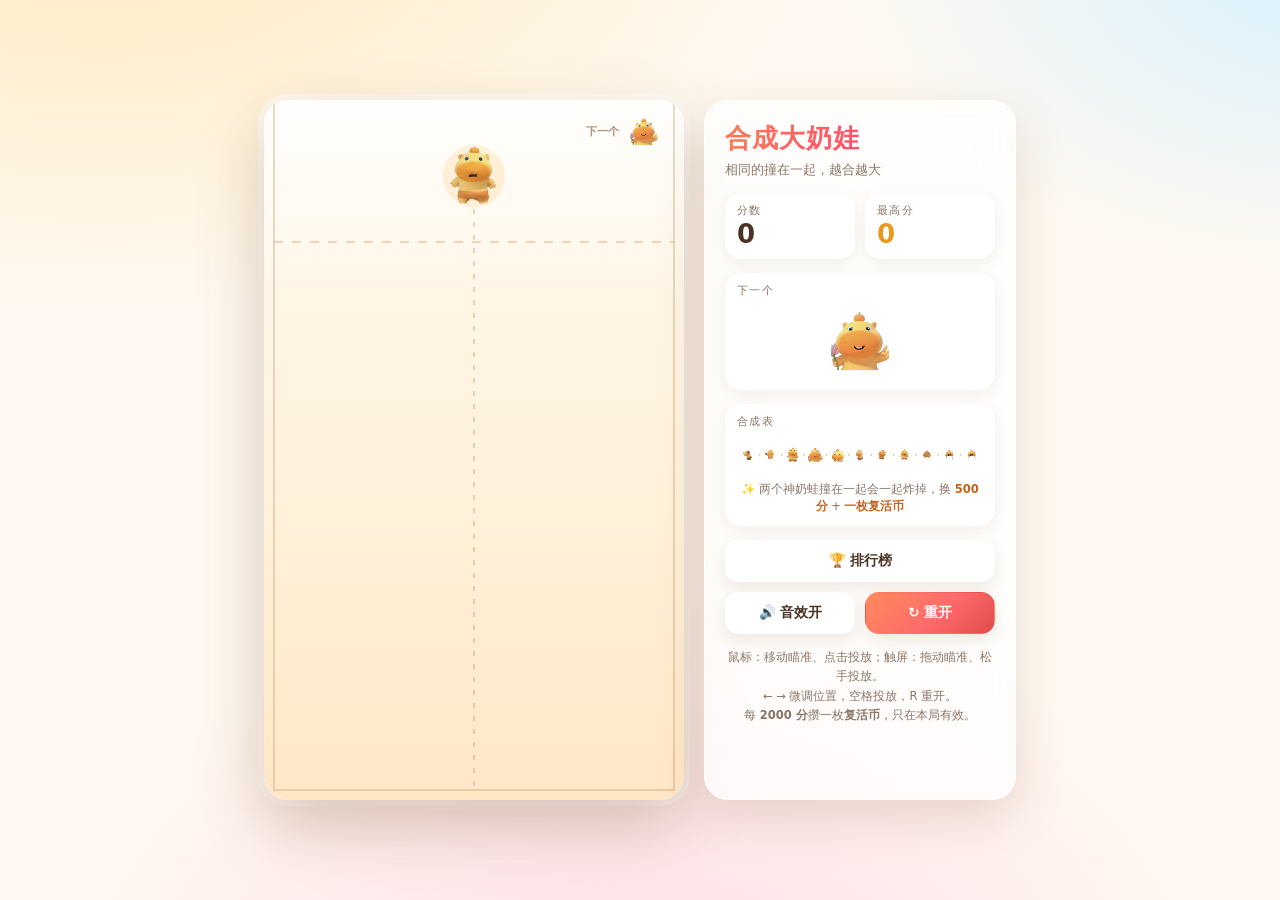
==== index.html @ 5d6ee158 "add root index redirect to v1" ====
<!DOCTYPE html>
<html lang="zh-CN">
<head>
<meta charset="utf-8">
<meta name="viewport" content="width=device-width, initial-scale=1">
<meta http-equiv="refresh" content="0;url=./v1/">
<title>合成大奶娃</title>
</head>
<body>
<p>正在进入游戏… <a href="./v1/">点这里进入</a></p>
<script>location.replace('./v1/');</script>
</body>
</html>
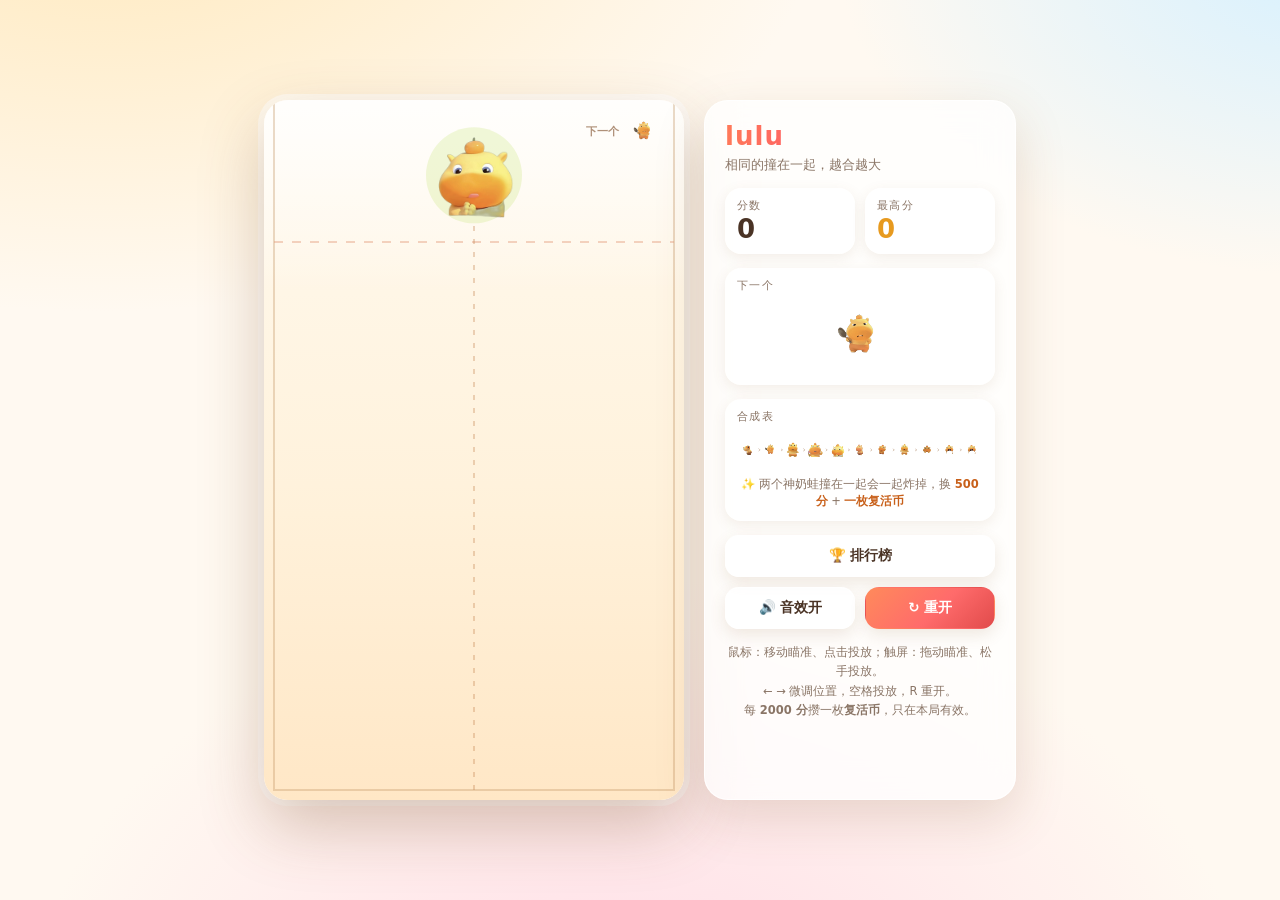
==== commit 08db8f64: "rename game to lulu" ====
--- a/index.html
+++ b/index.html
@@ -4,7 +4,7 @@
 <meta charset="utf-8">
 <meta name="viewport" content="width=device-width, initial-scale=1">
 <meta http-equiv="refresh" content="0;url=./v1/">
-<title>合成大奶娃</title>
+<title>lulu</title>
 </head>
 <body>
 <p>正在进入游戏… <a href="./v1/">点这里进入</a></p>
